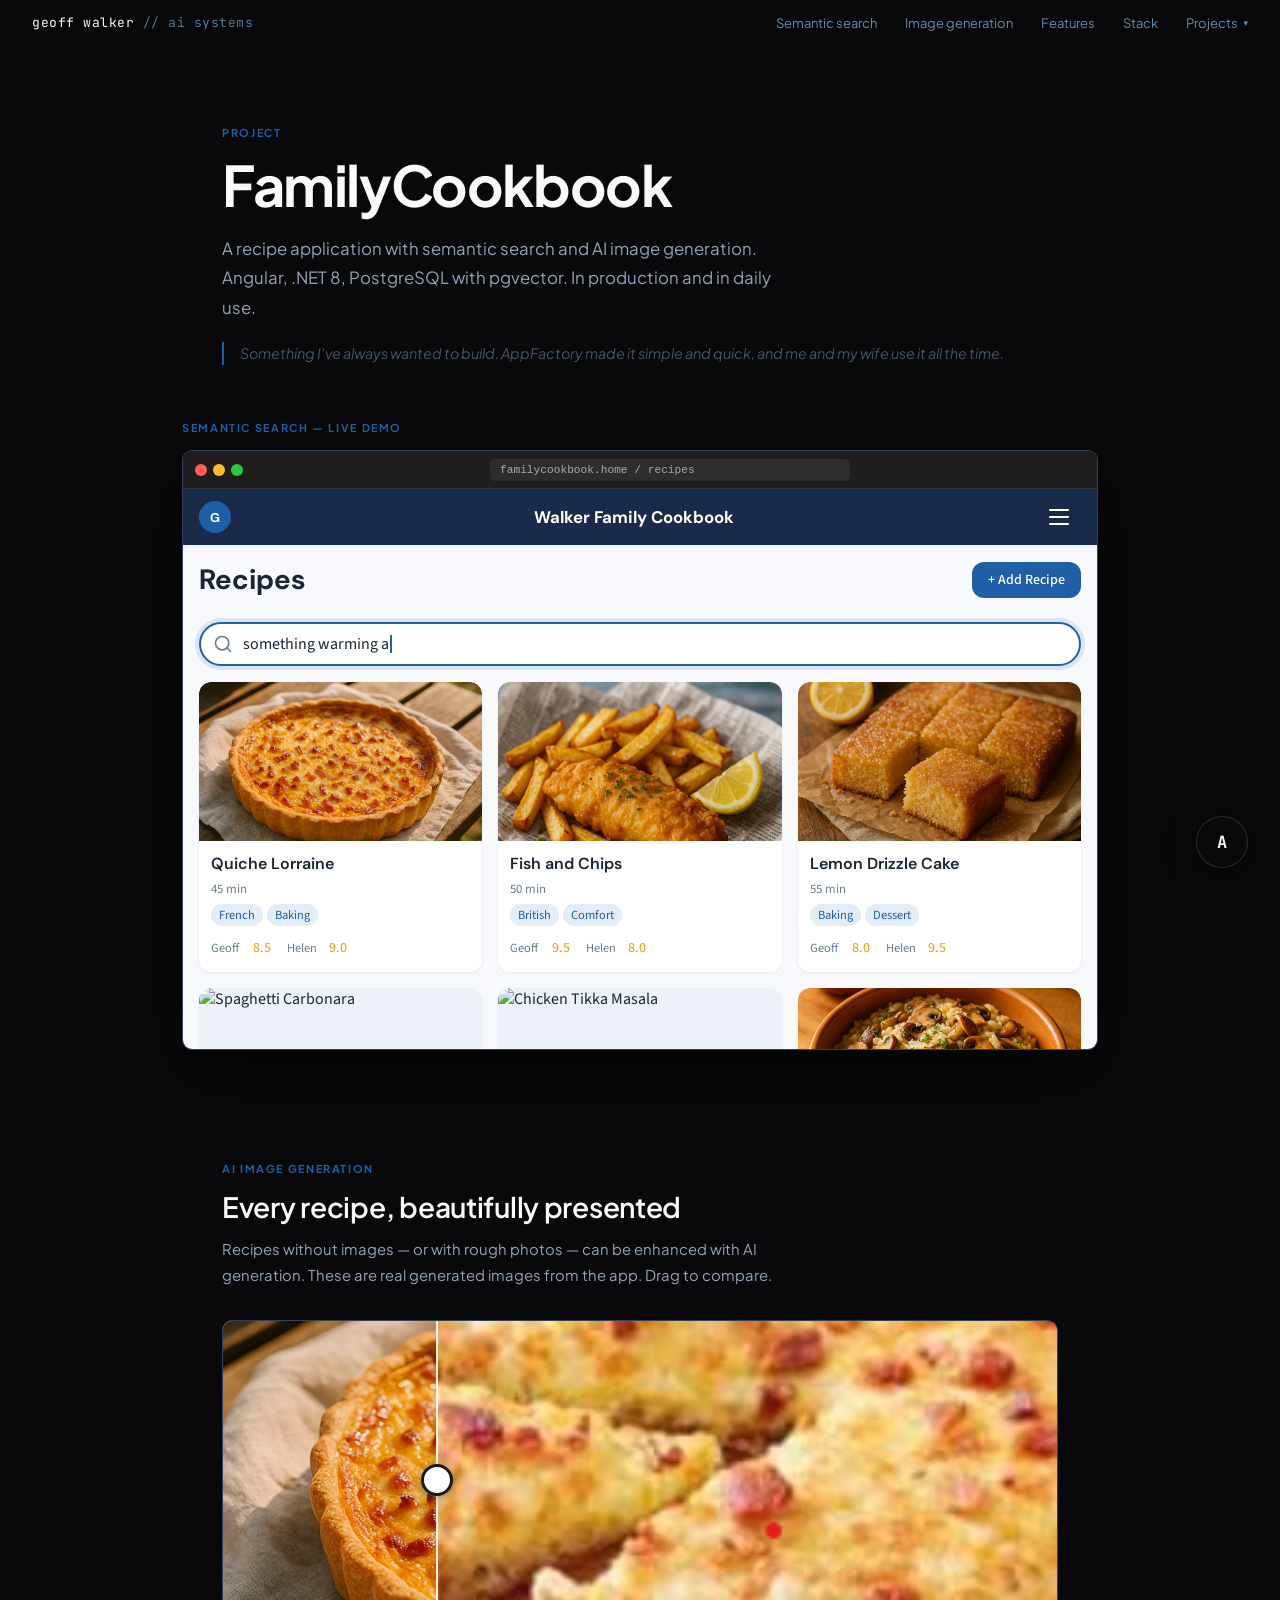
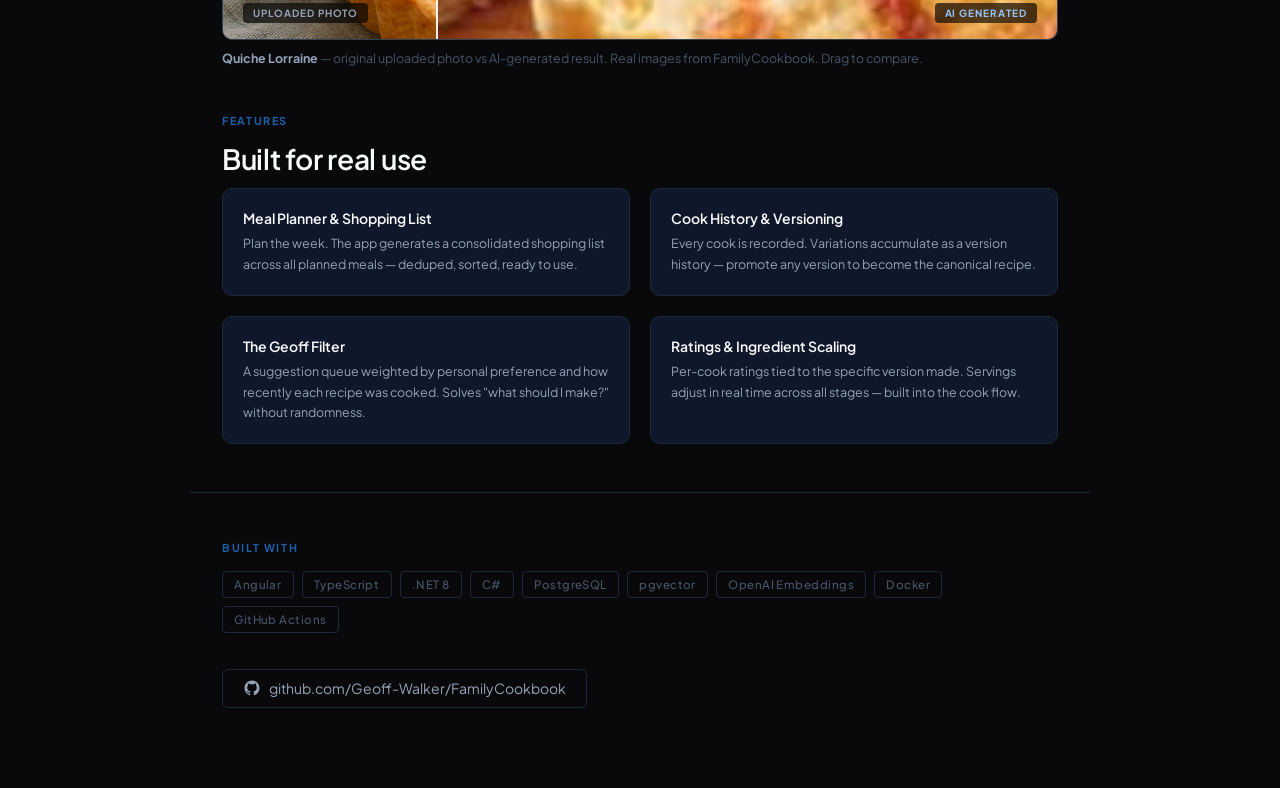
==== familycookbook/index.html @ cf20cf6a "Initial commit — full portfolio site All pages (index, appfactory, familycookbook, pippa, tom), shar" ====
<!DOCTYPE html>
<html lang="en">
<head>
  <meta charset="UTF-8">
  <meta name="viewport" content="width=device-width, initial-scale=1.0">
  <title>FamilyCookbook — Geoff Walker</title>
  <link rel="preconnect" href="https://fonts.googleapis.com">
  <link rel="preconnect" href="https://fonts.gstatic.com" crossorigin>
  <link href="https://fonts.googleapis.com/css2?family=DM+Sans:wght@400;500;600;700&family=Source+Sans+3:wght@400;500;600&family=Plus+Jakarta+Sans:ital,wght@0,400;0,500;0,600;0,700;1,400&family=JetBrains+Mono:wght@400;500&display=swap" rel="stylesheet">
  <link rel="stylesheet" href="/assets/portfolio-nav.css">
  <link rel="stylesheet" href="/assets/archie-chat.css">
  <style>
    /* FamilyCookbook nav — same dark shell, cookbook blue accent */
    .pf-nav-mark span { color: #5a7490; }
    .pf-nav-links a { color: #6b8aad; }
    .pf-nav-links a:hover { color: #a8c8f0; }
    .pf-projects-btn { color: #6b8aad; }
    .pf-projects-btn:hover,
    .pf-projects-btn[aria-expanded="true"] { color: #a8c8f0; }
    .pf-burger span { background: #6b8aad; }
    .pf-tray-label { color: #2a3f58; }
    .pf-tray a { color: #6b8aad; }
    .pf-tray a:hover { color: #a8c8f0; }
  </style>

  <style>
    /* ─────────────────────────────────────────────────────────────
       Portfolio shell variables (dark, matches AppFactory page)
    ──────────────────────────────────────────────────────────────*/
    :root {
      --p-bg:         #09090b;
      --p-bg-1:       #0f172a;
      --p-border:     #1e293b;
      --p-border-hi:  #334155;
      --p-text:       #f8fafc;
      --p-text-dim:   #94a3b8;
      --p-text-dimmer:#475569;
      --p-accent:     #1E5FA8; /* matches Geoff's app accent */
      --p-accent-glow:rgba(30,95,168,0.18);
    }

    /* ─────────────────────────────────────────────────────────────
       FamilyCookbook Geoff-theme variables (exact match to app)
    ──────────────────────────────────────────────────────────────*/
    .fc-app {
      --color-accent:          #1E5FA8;
      --color-accent-hover:    #174D8A;
      --color-primary:         #1E5FA8;
      --color-surface-1:       #F7F9FC;
      --color-surface-2:       #FFFFFF;
      --color-surface-3:       #EDF2F8;
      --color-background:      #FFFFFF;
      --color-text-primary:    #1A2535;
      --color-text-secondary:  #3D4C60;
      --color-text-muted:      #6B7D95;
      --color-text-tertiary:   #6B7C95;
      --color-border:          #D6E0EC;
      --color-border-subtle:   #DDE1EA;
      --color-tag-bg:          #E3EDF8;
      --color-tag-text:        #1E5FA8;
      --color-rating-fill:     #F5A623;
      --color-surface-inverse: #1A2B4A;
      --color-text-on-dark:    #FFFFFF;
      --color-text-on-dark-dim:#9BAFD0;
      --shadow-1: 0 1px 3px rgba(26,37,53,0.08);
      --shadow-2: 0 4px 16px rgba(26,37,53,0.14);
      --font-heading: 'DM Sans', -apple-system, sans-serif;
      --font-body:    'Source Sans 3', -apple-system, sans-serif;
    }

    /* ─────────────────────────────────────────────────────────────
       Reset
    ──────────────────────────────────────────────────────────────*/
    *, *::before, *::after { box-sizing: border-box; margin: 0; padding: 0; }
    html { scroll-behavior: smooth; }

    body {
      font-family: 'Plus Jakarta Sans', system-ui, sans-serif;
      background: var(--p-bg);
      color: var(--p-text);
      -webkit-font-smoothing: antialiased;
    }

    /* ─────────────────────────────────────────────────────────────
       Portfolio nav
    ──────────────────────────────────────────────────────────────*/
    .p-nav {
      position: fixed;
      top: 0; left: 0; right: 0;
      z-index: 200;
      display: flex;
      align-items: center;
      padding: 1rem 2rem;
      background: rgba(9,9,11,0.88);
      backdrop-filter: blur(12px);
      border-bottom: 1px solid var(--p-border);
    }
    .p-nav-back {
      display: flex; align-items: center; gap: 0.5rem;
      color: var(--p-text-dim); text-decoration: none;
      font-size: 0.875rem; letter-spacing: 0.02em;
      transition: color 0.2s;
    }
    .p-nav-back:hover { color: var(--p-text); }
    .p-nav-back svg { width: 16px; height: 16px; }
    .p-nav-title { margin-left: auto; font-size: 0.875rem; color: var(--p-text-dimmer); }

    /* ─────────────────────────────────────────────────────────────
       Portfolio hero
    ──────────────────────────────────────────────────────────────*/
    .p-hero {
      padding: 7.5rem 2rem 3.5rem;
      max-width: 900px;
      margin: 0 auto;
    }
    .p-hero-label {
      display: inline-block;
      font-size: 0.68rem; font-weight: 700;
      letter-spacing: 0.15em; text-transform: uppercase;
      color: var(--p-accent); margin-bottom: 1rem;
    }
    .p-hero h1 {
      font-size: clamp(2.25rem, 5vw, 3.5rem);
      font-weight: 700; letter-spacing: -0.025em; line-height: 1.05;
      margin-bottom: 1.25rem;
    }
    .p-hero-sub {
      font-size: 1.05rem; color: var(--p-text-dim);
      line-height: 1.75; max-width: 560px; margin-bottom: 1.25rem;
    }
    .p-hero-personal {
      font-size: 0.9rem; color: var(--p-text-dimmer);
      font-style: italic; padding-left: 1rem;
      border-left: 2px solid var(--p-accent); line-height: 1.6;
    }

    /* ─────────────────────────────────────────────────────────────
       Demo frame wrapper
    ──────────────────────────────────────────────────────────────*/
    .demo-outer {
      max-width: 980px;
      margin: 0 auto 4rem;
      padding: 0 2rem;
    }

    .demo-label {
      font-size: 0.68rem; font-weight: 700;
      letter-spacing: 0.15em; text-transform: uppercase;
      color: var(--p-accent); margin-bottom: 1rem;
    }

    .browser-frame {
      border-radius: 10px;
      overflow: hidden;
      border: 1px solid var(--p-border-hi);
      box-shadow: 0 24px 64px rgba(0,0,0,0.5);
    }

    /* macOS-style browser chrome */
    .browser-chrome {
      background: #1e1e1e;
      height: 38px;
      display: flex;
      align-items: center;
      gap: 0;
      padding: 0 12px;
      border-bottom: 1px solid #333;
      flex-shrink: 0;
    }
    .browser-dots { display: flex; gap: 6px; margin-right: 12px; }
    .browser-dots span {
      width: 12px; height: 12px; border-radius: 50%;
    }
    .browser-dots span:nth-child(1) { background: #ff5f57; }
    .browser-dots span:nth-child(2) { background: #ffbd2e; }
    .browser-dots span:nth-child(3) { background: #28c840; }
    .browser-url {
      flex: 1;
      background: #2d2d2d;
      border-radius: 5px;
      height: 22px;
      display: flex;
      align-items: center;
      padding: 0 10px;
      font-family: monospace;
      font-size: 0.7rem;
      color: #aaa;
      max-width: 360px;
      margin: 0 auto;
    }

    /* ─────────────────────────────────────────────────────────────
       App body — faithfully matches FamilyCookbook Geoff theme
    ──────────────────────────────────────────────────────────────*/
    .fc-app {
      background: var(--color-surface-1);
      font-family: var(--font-body);
      color: var(--color-text-primary);
      min-height: 520px;
      max-height: 560px;
      overflow: hidden;
      position: relative;
    }

    /* App header */
    .fc-header {
      position: sticky; top: 0; z-index: 10;
      height: 56px;
      background: var(--color-surface-inverse);
      box-shadow: var(--shadow-1);
      display: flex;
      align-items: center;
      padding: 0 16px;
      gap: 12px;
    }
    .fc-user-toggle {
      width: 32px; height: 32px; border-radius: 50%;
      background: var(--color-accent);
      display: flex; align-items: center; justify-content: center;
      font-family: var(--font-heading);
      font-size: 0.8rem; font-weight: 700;
      color: #fff;
      flex-shrink: 0;
    }
    .fc-app-title {
      flex: 1; text-align: center;
      font-family: var(--font-heading);
      font-size: 1.05rem; font-weight: 700;
      color: var(--color-text-on-dark);
    }
    .fc-burger {
      width: 44px; height: 44px;
      border: none; background: transparent;
      display: flex; flex-direction: column;
      align-items: center; justify-content: center;
      gap: 5px; cursor: pointer;
    }
    .fc-burger span {
      display: block; width: 20px; height: 2px;
      background: var(--color-text-on-dark);
      border-radius: 2px;
    }

    /* Page content */
    .fc-page {
      padding: 16px;
      overflow-y: auto;
      max-height: calc(560px - 56px);
    }

    /* Page header */
    .fc-page-header {
      display: flex;
      align-items: center;
      justify-content: space-between;
      margin-bottom: 16px;
    }
    .fc-page-title {
      font-family: var(--font-heading);
      font-size: 1.75rem; font-weight: 700;
      color: var(--color-text-primary);
    }
    .fc-btn-add {
      background: var(--color-accent);
      color: #fff; border: none;
      border-radius: 12px;
      padding: 8px 16px;
      font-family: var(--font-body);
      font-size: 0.875rem; font-weight: 500;
      cursor: pointer;
      white-space: nowrap;
    }

    /* Filter bar */
    .fc-filter-bar {
      position: sticky;
      top: 0;
      z-index: 5;
      background: var(--color-surface-1);
      padding: 8px 0 12px;
      margin-bottom: 4px;
    }

    /* Search input wrapper — pill shape */
    .fc-search-wrap {
      position: relative;
      display: flex;
      align-items: center;
      height: 44px;
      border-radius: 9999px;
      background: var(--color-surface-2);
      border: 1px solid var(--color-border);
      transition: border 0.15s, box-shadow 0.15s;
    }
    .fc-search-wrap.focused {
      border: 2px solid var(--color-primary);
      box-shadow: 0 0 0 4px rgba(30,95,168,0.12);
    }

    .fc-search-icon {
      position: absolute; left: 12px;
      display: flex; align-items: center;
      color: var(--color-text-tertiary);
      pointer-events: none;
    }

    .fc-search-input-area {
      flex: 1;
      padding: 0 40px 0 42px;
      font-family: var(--font-body);
      font-size: 1rem;
      color: var(--color-text-primary);
      display: flex; align-items: center;
      min-height: 100%;
      white-space: nowrap;
      overflow: hidden;
    }
    .fc-search-typed { color: var(--color-text-primary); }

    .fc-cursor {
      display: inline-block;
      width: 2px; height: 1.1em;
      background: var(--color-primary);
      vertical-align: text-bottom;
      margin-left: 1px;
      animation: fc-blink 1s step-end infinite;
    }
    @keyframes fc-blink { 0%,100%{opacity:1} 50%{opacity:0} }

    .fc-search-placeholder {
      position: absolute;
      left: 42px; top: 50%;
      transform: translateY(-50%);
      font-family: var(--font-body);
      font-size: 1rem;
      color: var(--color-text-tertiary);
      pointer-events: none;
      white-space: nowrap;
      overflow: hidden;
      text-overflow: ellipsis;
      max-width: calc(100% - 80px);
      transition: opacity 0.15s;
    }

    /* Spinner (replaces icon during search) */
    .fc-spinner {
      display: none;
      position: absolute; left: 12px;
      width: 20px; height: 20px;
      border: 2px solid rgba(30,95,168,0.25);
      border-top-color: var(--color-primary);
      border-radius: 50%;
      animation: fc-spin 0.7s linear infinite;
    }
    @keyframes fc-spin { to { transform: rotate(360deg); } }
    .fc-search-wrap.searching .fc-search-icon { display: none; }
    .fc-search-wrap.searching .fc-spinner { display: block; }

    /* Kbd hint */
    .fc-search-kbd {
      position: absolute; right: 12px;
      font-family: var(--font-body);
      font-size: 0.75rem;
      color: var(--color-text-tertiary);
      background: var(--color-surface-1);
      border-radius: 4px;
      padding: 2px 6px;
      pointer-events: none;
    }
    .fc-search-wrap.focused .fc-search-kbd,
    .fc-search-wrap.has-value .fc-search-kbd { display: none; }
    .fc-search-placeholder-text { transition: opacity 0.15s; }
    .fc-search-wrap.has-value .fc-search-placeholder,
    .fc-search-wrap.focused .fc-search-placeholder { opacity: 0; }

    /* Recipe grid */
    .fc-recipe-grid {
      display: grid;
      grid-template-columns: repeat(3, 1fr);
      gap: 16px;
    }

    /* Recipe card */
    .fc-card {
      background: var(--color-surface-2);
      border-radius: 12px;
      box-shadow: var(--shadow-1);
      overflow: hidden;
      cursor: pointer;
      transition: box-shadow 0.18s, transform 0.18s, opacity 0.3s;
    }
    .fc-card:hover {
      box-shadow: var(--shadow-2);
      transform: translateY(-1px);
    }
    .fc-card.entering {
      animation: fc-card-in 0.35s ease forwards;
    }
    @keyframes fc-card-in {
      from { opacity: 0; transform: translateY(10px); }
      to   { opacity: 1; transform: translateY(0); }
    }

    /* Thumbnail — 16:9 */
    .fc-thumb {
      width: 100%;
      padding-top: 56.25%;
      position: relative;
      background: var(--color-surface-3);
      border-radius: 12px 12px 0 0;
      overflow: hidden;
    }
    .fc-thumb img {
      position: absolute; top: 0; left: 0;
      width: 100%; height: 100%;
      object-fit: cover;
    }
    .fc-thumb-icon {
      position: absolute; top: 50%; left: 50%;
      transform: translate(-50%, -50%);
      font-size: 1.75rem;
    }

    /* Card body */
    .fc-card-body {
      padding: 12px 12px 14px;
      display: flex; flex-direction: column; gap: 6px;
    }
    .fc-card-title {
      font-family: var(--font-heading);
      font-size: 1rem; font-weight: 600;
      color: var(--color-text-primary);
      white-space: nowrap; overflow: hidden; text-overflow: ellipsis;
    }
    .fc-card-time {
      font-family: var(--font-body);
      font-size: 0.8rem;
      color: var(--color-text-muted);
    }

    /* Tags */
    .fc-card-tags { display: flex; flex-wrap: wrap; gap: 4px; }
    .fc-tag {
      font-family: var(--font-body);
      font-size: 0.78rem;
      background: var(--color-tag-bg);
      color: var(--color-tag-text);
      padding: 2px 8px;
      border-radius: 9999px;
    }

    /* Ratings */
    .fc-card-ratings {
      display: flex; gap: 16px;
      margin-top: auto; padding-top: 6px;
    }
    .fc-rating-row { display: flex; align-items: center; gap: 6px; }
    .fc-rating-label {
      font-family: var(--font-body);
      font-size: 0.78rem; color: var(--color-text-muted);
      width: 36px;
    }
    .fc-rating-val {
      font-family: var(--font-body);
      font-size: 0.875rem; font-weight: 500;
      color: var(--color-rating-fill);
    }
    .fc-rating-val.empty { color: var(--color-text-muted); font-weight: 400; }

    /* ─────────────────────────────────────────────────────────────
       Portfolio feature callout section
    ──────────────────────────────────────────────────────────────*/
    .p-section {
      max-width: 900px; margin: 0 auto;
      padding: 3rem 2rem;
    }
    .p-section-label {
      font-size: 0.68rem; font-weight: 700;
      letter-spacing: 0.15em; text-transform: uppercase;
      color: var(--p-accent); margin-bottom: 0.875rem;
    }
    .p-section-heading {
      font-size: clamp(1.3rem, 2.5vw, 1.75rem);
      font-weight: 600; letter-spacing: -0.01em; margin-bottom: 0.75rem;
    }
    .p-section-body {
      font-size: 0.93rem; color: var(--p-text-dim);
      line-height: 1.75; max-width: 580px; margin-bottom: 2rem;
    }

    /* Image gen reveal */
    .reveal-container {
      position: relative; height: 320px;
      cursor: col-resize; user-select: none;
      border-radius: 10px; overflow: hidden;
      border: 1px solid var(--p-border-hi);
    }
    .reveal-before, .reveal-after {
      position: absolute; inset: 0; overflow: hidden;
    }
    .reveal-after { clip-path: inset(0 50% 0 0); }
    .reveal-before img, .reveal-after img {
      width: 100%; height: 100%; object-fit: cover; display: block; pointer-events: none;
    }
    .reveal-before img { filter: none; }
    .reveal-divider {
      position: absolute; top: 0; bottom: 0;
      width: 2px; background: rgba(255,255,255,0.9);
      left: 50%; transform: translateX(-50%);
      z-index: 10; pointer-events: none;
    }
    .reveal-divider::after {
      content: ''; position: absolute; top: 50%; left: 50%;
      transform: translate(-50%, -50%);
      width: 32px; height: 32px; background: white; border-radius: 50%;
      border: 3px solid #1a1a1a; box-shadow: 0 2px 8px rgba(0,0,0,0.4);
    }
    .reveal-labels {
      position: absolute; bottom: 1rem; left: 0; right: 0;
      display: flex; justify-content: space-between;
      padding: 0 1.25rem; z-index: 20; pointer-events: none;
    }
    .reveal-label {
      font-size: 0.62rem; font-weight: 700;
      letter-spacing: 0.1em; text-transform: uppercase;
      padding: 0.25rem 0.6rem; border-radius: 4px;
      background: rgba(0,0,0,0.65); backdrop-filter: blur(4px);
    }
    .reveal-label.before { color: #94a3b8; }
    .reveal-label.after  { color: #93c5fd; }
    .reveal-caption {
      font-size: 0.78rem; color: var(--p-text-dimmer);
      margin-top: 0.625rem;
    }
    .reveal-caption strong { color: var(--p-text-dim); }

    /* Feature text cards */
    .p-feature-grid { display: grid; grid-template-columns: 1fr 1fr; gap: 1.25rem; }
    .p-feature-card {
      background: var(--p-bg-1); border: 1px solid var(--p-border);
      border-radius: 10px; padding: 1.25rem;
    }
    .p-feature-title { font-size: 0.875rem; font-weight: 600; margin-bottom: 0.4rem; }
    .p-feature-body  { font-size: 0.78rem; color: var(--p-text-dim); line-height: 1.65; }

    /* Stack section */
    .p-stack-section {
      max-width: 900px; margin: 0 auto;
      padding: 3rem 2rem 5rem;
      border-top: 1px solid var(--p-border);
    }
    .p-stack-tags { display: flex; flex-wrap: wrap; gap: 0.5rem; margin: 1.1rem 0 2.25rem; }
    .p-stack-tag {
      font-size: 0.72rem; font-weight: 500; letter-spacing: 0.04em;
      color: var(--p-text-dimmer); padding: 0.3rem 0.7rem;
      border: 1px solid var(--p-border); border-radius: 4px;
    }
    .p-github-link {
      display: inline-flex; align-items: center; gap: 0.5rem;
      color: var(--p-text-dim); text-decoration: none;
      font-size: 0.875rem; padding: 0.6rem 1.25rem;
      border: 1px solid var(--p-border); border-radius: 6px;
      transition: color 0.2s, border-color 0.2s;
    }
    .p-github-link:hover { color: var(--p-text); border-color: var(--p-border-hi); }
    .p-github-link svg { width: 18px; height: 18px; }

    /* Responsive */
    @media (max-width: 768px) {
      .fc-recipe-grid { grid-template-columns: repeat(2, 1fr); }
      .p-feature-grid { grid-template-columns: 1fr; }
      .fc-app-title   { font-size: 0.9rem; }
    }
    @media (max-width: 520px) {
      .fc-recipe-grid { grid-template-columns: 1fr; }
    }
    @media (prefers-reduced-motion: reduce) {
      .fc-card, .fc-card.entering { animation: none; opacity: 1; transform: none; }
      .fc-cursor { animation: none; opacity: 1; }
    }
  </style>
</head>
<body>

<nav class="pf-nav" id="pf-nav">
  <div class="pf-nav-inner">
    <a href="/" class="pf-nav-mark">geoff walker<span> // ai systems</span></a>
    <div class="pf-nav-links">
      <a href="#demo">Semantic search</a>
      <a href="#image-gen">Image generation</a>
      <a href="#features">Features</a>
      <a href="#stack">Stack</a>
      <div class="pf-projects-wrap">
        <button class="pf-projects-btn" aria-haspopup="true" aria-expanded="false">Projects <span class="pf-chevron" aria-hidden="true">▾</span></button>
        <div class="pf-projects-drop">
          <a href="/appfactory.html">AppFactory</a>
          <a href="/familycookbook/">FamilyCookbook</a>
          <a href="/pippa/">Pippa</a>
          <a href="/tom/">Tom</a>
        </div>
      </div>
    </div>
    <button class="pf-burger" aria-label="Open menu" aria-expanded="false" aria-controls="pf-tray">
      <span></span><span></span><span></span>
    </button>
  </div>
  <div class="pf-tray" id="pf-tray">
    <p class="pf-tray-label">On this page</p>
    <a href="#demo">Semantic search</a>
    <a href="#image-gen">Image generation</a>
    <a href="#features">Features</a>
    <a href="#stack">Stack</a>
    <p class="pf-tray-label">Projects</p>
    <a href="/appfactory.html">AppFactory</a>
    <a href="/familycookbook/">FamilyCookbook</a>
    <a href="/pippa/">Pippa</a>
    <a href="/tom/">Tom</a>
  </div>
</nav>

<!-- Portfolio hero -->
<header class="p-hero">
  <span class="p-hero-label">Project</span>
  <h1>FamilyCookbook</h1>
  <p class="p-hero-sub">
    A recipe application with semantic search and AI image generation.
    Angular, .NET&nbsp;8, PostgreSQL with pgvector. In production and in daily use.
  </p>
  <p class="p-hero-personal">
    Something I've always wanted to build. AppFactory made it simple and quick,
    and me and my wife use it all the time.
  </p>
</header>

<!-- ── App demo ── -->
<div class="demo-outer" id="demo">
  <p class="demo-label">Semantic Search — live demo</p>

  <div class="browser-frame">
    <!-- Browser chrome -->
    <div class="browser-chrome">
      <div class="browser-dots"><span></span><span></span><span></span></div>
      <div class="browser-url">familycookbook.home / recipes</div>
    </div>

    <!-- FamilyCookbook app — Geoff theme -->
    <div class="fc-app" id="fcApp">

      <!-- App header -->
      <header class="fc-header">
        <div class="fc-user-toggle">G</div>
        <span class="fc-app-title">Walker Family Cookbook</span>
        <button class="fc-burger" aria-label="Menu">
          <span></span><span></span><span></span>
        </button>
      </header>

      <!-- Page -->
      <div class="fc-page" id="fcPage">
        <div class="fc-page-header">
          <h1 class="fc-page-title">Recipes</h1>
          <button class="fc-btn-add">+ Add Recipe</button>
        </div>

        <!-- Filter bar with search -->
        <div class="fc-filter-bar">
          <div class="fc-search-wrap" id="fcSearchWrap">
            <span class="fc-search-icon">
              <svg width="20" height="20" viewBox="0 0 24 24" fill="none" stroke="currentColor" stroke-width="2" stroke-linecap="round">
                <circle cx="11" cy="11" r="8"/><line x1="21" y1="21" x2="16.65" y2="16.65"/>
              </svg>
            </span>
            <span class="fc-spinner" id="fcSpinner"></span>
            <div class="fc-search-input-area">
              <span class="fc-search-typed" id="fcTyped"></span><span class="fc-cursor" id="fcCursor" style="display:none"></span>
            </div>
            <span class="fc-search-placeholder" id="fcPlaceholder">
              Search by name, ingredient, or describe what you feel like&hellip;
            </span>
            <span class="fc-search-kbd"><kbd>Ctrl+K</kbd></span>
          </div>
        </div>

        <!-- Recipe grid -->
        <div class="fc-recipe-grid" id="fcGrid">

          <!-- Initial 6 cards (full recipe list) -->
          <div class="fc-card" data-state="initial">
            <div class="fc-thumb">
              <img src="../assets/quiche.png" alt="Quiche Lorraine">
            </div>
            <div class="fc-card-body">
              <div class="fc-card-title">Quiche Lorraine</div>
              <div class="fc-card-time">45 min</div>
              <div class="fc-card-tags"><span class="fc-tag">French</span><span class="fc-tag">Baking</span></div>
              <div class="fc-card-ratings">
                <div class="fc-rating-row"><span class="fc-rating-label">Geoff</span><span class="fc-rating-val">8.5</span></div>
                <div class="fc-rating-row"><span class="fc-rating-label">Helen</span><span class="fc-rating-val">9.0</span></div>
              </div>
            </div>
          </div>

          <div class="fc-card" data-state="initial">
            <div class="fc-thumb">
              <img src="../assets/fish-and-chips.png" alt="Fish and Chips">
            </div>
            <div class="fc-card-body">
              <div class="fc-card-title">Fish and Chips</div>
              <div class="fc-card-time">50 min</div>
              <div class="fc-card-tags"><span class="fc-tag">British</span><span class="fc-tag">Comfort</span></div>
              <div class="fc-card-ratings">
                <div class="fc-rating-row"><span class="fc-rating-label">Geoff</span><span class="fc-rating-val">9.5</span></div>
                <div class="fc-rating-row"><span class="fc-rating-label">Helen</span><span class="fc-rating-val">8.0</span></div>
              </div>
            </div>
          </div>

          <div class="fc-card" data-state="initial">
            <div class="fc-thumb">
              <img src="../assets/lemon-drizzle.png" alt="Lemon Drizzle Cake">
            </div>
            <div class="fc-card-body">
              <div class="fc-card-title">Lemon Drizzle Cake</div>
              <div class="fc-card-time">55 min</div>
              <div class="fc-card-tags"><span class="fc-tag">Baking</span><span class="fc-tag">Dessert</span></div>
              <div class="fc-card-ratings">
                <div class="fc-rating-row"><span class="fc-rating-label">Geoff</span><span class="fc-rating-val">8.0</span></div>
                <div class="fc-rating-row"><span class="fc-rating-label">Helen</span><span class="fc-rating-val">9.5</span></div>
              </div>
            </div>
          </div>

          <div class="fc-card" data-state="initial">
            <div class="fc-thumb">
              <img src="https://images.unsplash.com/photo-1476718406336-bb5a9690ee2a?w=800&h=450&fit=crop&auto=format" alt="Spaghetti Carbonara">
            </div>
            <div class="fc-card-body">
              <div class="fc-card-title">Spaghetti Carbonara</div>
              <div class="fc-card-time">30 min</div>
              <div class="fc-card-tags"><span class="fc-tag">Italian</span><span class="fc-tag">Pasta</span></div>
              <div class="fc-card-ratings">
                <div class="fc-rating-row"><span class="fc-rating-label">Geoff</span><span class="fc-rating-val">9.0</span></div>
                <div class="fc-rating-row"><span class="fc-rating-label">Helen</span><span class="fc-rating-val">8.5</span></div>
              </div>
            </div>
          </div>

          <div class="fc-card" data-state="initial">
            <div class="fc-thumb">
              <img src="https://www.themealdb.com/images/media/meals/ntafxw1763586291.jpg" alt="Chicken Tikka Masala">
            </div>
            <div class="fc-card-body">
              <div class="fc-card-title">Chicken Tikka Masala</div>
              <div class="fc-card-time">50 min</div>
              <div class="fc-card-tags"><span class="fc-tag">Indian</span><span class="fc-tag">Comfort</span></div>
              <div class="fc-card-ratings">
                <div class="fc-rating-row"><span class="fc-rating-label">Geoff</span><span class="fc-rating-val">9.0</span></div>
                <div class="fc-rating-row"><span class="fc-rating-label">Helen</span><span class="fc-rating-val">7.5</span></div>
              </div>
            </div>
          </div>

          <div class="fc-card" data-state="initial">
            <div class="fc-thumb">
              <img src="../assets/mushroom-risotto.png" alt="Mushroom Risotto">
            </div>
            <div class="fc-card-body">
              <div class="fc-card-title">Mushroom Risotto</div>
              <div class="fc-card-time">35 min</div>
              <div class="fc-card-tags"><span class="fc-tag">Italian</span><span class="fc-tag">Vegetarian</span></div>
              <div class="fc-card-ratings">
                <div class="fc-rating-row"><span class="fc-rating-label">Geoff</span><span class="fc-rating-val">8.0</span></div>
                <div class="fc-rating-row"><span class="fc-rating-label">Helen</span><span class="fc-rating-val empty">—</span></div>
              </div>
            </div>
          </div>

        </div><!-- /fc-recipe-grid -->
      </div><!-- /fc-page -->
    </div><!-- /fc-app -->
  </div><!-- /browser-frame -->
</div><!-- /demo-outer -->

<!-- ── Image gen ── -->
<div class="p-section" id="image-gen">
  <p class="p-section-label">AI Image Generation</p>
  <h2 class="p-section-heading">Every recipe, beautifully presented</h2>
  <p class="p-section-body">
    Recipes without images — or with rough photos — can be enhanced with AI generation.
    These are real generated images from the app. Drag to compare.
  </p>

  <div class="reveal-container" id="revealContainer">
    <div class="reveal-before">
      <img src="../assets/Screenshot 2026-04-26 001419.png" alt="Quiche Lorraine — original photo" draggable="false">
    </div>
    <div class="reveal-after" id="revealAfter">
      <img src="../assets/quiche.png" alt="Quiche Lorraine — AI-generated image" draggable="false">
    </div>
    <div class="reveal-divider" id="revealDivider"></div>
    <div class="reveal-labels">
      <span class="reveal-label before">Uploaded photo</span>
      <span class="reveal-label after">AI Generated</span>
    </div>
  </div>
  <p class="reveal-caption"><strong>Quiche Lorraine</strong> — original uploaded photo vs AI-generated result. Real images from FamilyCookbook. Drag to compare.</p>
</div>

<!-- ── Features ── -->
<div class="p-section" id="features" style="padding-top:0">
  <p class="p-section-label">Features</p>
  <h2 class="p-section-heading">Built for real use</h2>

  <div class="p-feature-grid">
    <div class="p-feature-card">
      <div class="p-feature-title">Meal Planner &amp; Shopping List</div>
      <div class="p-feature-body">Plan the week. The app generates a consolidated shopping list across all planned meals — deduped, sorted, ready to use.</div>
    </div>
    <div class="p-feature-card">
      <div class="p-feature-title">Cook History &amp; Versioning</div>
      <div class="p-feature-body">Every cook is recorded. Variations accumulate as a version history — promote any version to become the canonical recipe.</div>
    </div>
    <div class="p-feature-card">
      <div class="p-feature-title">The Geoff Filter</div>
      <div class="p-feature-body">A suggestion queue weighted by personal preference and how recently each recipe was cooked. Solves "what should I make?" without randomness.</div>
    </div>
    <div class="p-feature-card">
      <div class="p-feature-title">Ratings &amp; Ingredient Scaling</div>
      <div class="p-feature-body">Per-cook ratings tied to the specific version made. Servings adjust in real time across all stages — built into the cook flow.</div>
    </div>
  </div>
</div>

<!-- ── Stack + GitHub ── -->
<div class="p-stack-section" id="stack">
  <p class="p-section-label">Built with</p>
  <div class="p-stack-tags">
    <span class="p-stack-tag">Angular</span>
    <span class="p-stack-tag">TypeScript</span>
    <span class="p-stack-tag">.NET 8</span>
    <span class="p-stack-tag">C#</span>
    <span class="p-stack-tag">PostgreSQL</span>
    <span class="p-stack-tag">pgvector</span>
    <span class="p-stack-tag">OpenAI Embeddings</span>
    <span class="p-stack-tag">Docker</span>
    <span class="p-stack-tag">GitHub Actions</span>
  </div>
  <a href="https://github.com/Geoff-Walker/FamilyCookbook" class="p-github-link" target="_blank" rel="noopener noreferrer">
    <svg viewBox="0 0 24 24" fill="currentColor" aria-hidden="true">
      <path d="M12 2C6.477 2 2 6.484 2 12.017c0 4.425 2.865 8.18 6.839 9.504.5.092.682-.217.682-.483 0-.237-.008-.868-.013-1.703-2.782.605-3.369-1.343-3.369-1.343-.454-1.158-1.11-1.466-1.11-1.466-.908-.62.069-.608.069-.608 1.003.07 1.531 1.032 1.531 1.032.892 1.53 2.341 1.088 2.91.832.092-.647.35-1.088.636-1.338-2.22-.253-4.555-1.113-4.555-4.951 0-1.093.39-1.988 1.029-2.688-.103-.253-.446-1.272.098-2.65 0 0 .84-.27 2.75 1.026A9.564 9.564 0 0112 6.844c.85.004 1.705.115 2.504.337 1.909-1.296 2.747-1.027 2.747-1.027.546 1.379.202 2.398.1 2.651.64.7 1.028 1.595 1.028 2.688 0 3.848-2.339 4.695-4.566 4.943.359.309.678.92.678 1.855 0 1.338-.012 2.419-.012 2.747 0 .268.18.58.688.482A10.019 10.019 0 0022 12.017C22 6.484 17.522 2 12 2z"/>
    </svg>
    github.com/Geoff-Walker/FamilyCookbook
  </a>
</div>

<script>
  // ── Search demo animation ────────────────────────────────────
  const QUERY     = 'something warming and autumnal';
  const typedEl   = document.getElementById('fcTyped');
  const cursorEl  = document.getElementById('fcCursor');
  const wrapEl    = document.getElementById('fcSearchWrap');
  const placeholderEl = document.getElementById('fcPlaceholder');
  const gridEl    = document.getElementById('fcGrid');
  const initialGridHTML = gridEl.innerHTML; // snapshot before any animation

  // Search result cards to swap in
  const RESULTS = [
    {
      imgSrc: 'https://images.unsplash.com/photo-1476718406336-bb5a9690ee2a?w=800&h=450&fit=crop&auto=format',
      title: 'Butternut Squash &amp; Ginger Soup',
      time: '35 min', tags: ['Vegetarian','Autumnal'],
      g: '—', h: '—', gEmpty: true, hEmpty: true
    },
    {
      imgSrc: 'https://www.themealdb.com/images/media/meals/ntafxw1763586291.jpg',
      title: 'Slow-Cooked Beef Stew',
      time: '3 hr 30 min', tags: ['Comfort','British'],
      g: '9.0', h: '8.5', gEmpty: false, hEmpty: false
    },
    {
      imgSrc: 'https://www.themealdb.com/images/media/meals/w8umt11583268117.jpg',
      title: "Shepherd's Pie",
      time: '1 hr', tags: ['Hearty','British'],
      g: '8.5', h: '9.0', gEmpty: false, hEmpty: false
    }
  ];

  function makeResultCard(r, delay) {
    const card = document.createElement('div');
    card.className = 'fc-card entering';
    card.style.animationDelay = delay + 'ms';
    card.innerHTML = `
      <div class="fc-thumb"><img src="${r.imgSrc}" alt="${r.title}" style="position:absolute;top:0;left:0;width:100%;height:100%;object-fit:cover;"></div>
      <div class="fc-card-body">
        <div class="fc-card-title">${r.title}</div>
        <div class="fc-card-time">${r.time}</div>
        <div class="fc-card-tags">${r.tags.map(t=>`<span class="fc-tag">${t}</span>`).join('')}</div>
        <div class="fc-card-ratings">
          <div class="fc-rating-row"><span class="fc-rating-label">Geoff</span><span class="fc-rating-val${r.gEmpty?' empty':''}">${r.g}</span></div>
          <div class="fc-rating-row"><span class="fc-rating-label">Helen</span><span class="fc-rating-val${r.hEmpty?' empty':''}">${r.h}</span></div>
        </div>
      </div>`;
    return card;
  }

  function resetDemo() {
    // Fade out result cards
    [...gridEl.children].forEach(c => {
      c.style.opacity = '0';
      c.style.transform = 'translateY(-6px)';
      c.style.transition = 'opacity 0.25s, transform 0.25s';
    });
    setTimeout(() => {
      // Restore original grid
      gridEl.innerHTML = initialGridHTML;
      // Reset search bar
      typedEl.innerHTML = '';
      cursorEl.style.display = 'none';
      wrapEl.classList.remove('focused', 'has-value', 'searching');
      placeholderEl.style.opacity = '1';
      // Brief pause then restart
      setTimeout(runSearchDemo, 900);
    }, 300);
  }

  function runSearchDemo() {
    // Step 1: focus search bar, show cursor
    wrapEl.classList.add('focused', 'has-value');
    placeholderEl.style.opacity = '0';
    cursorEl.style.display = 'inline-block';

    // Step 2: type query
    let i = 0;
    const tick = setInterval(() => {
      typedEl.innerHTML = QUERY.slice(0, ++i);
      if (i >= QUERY.length) {
        clearInterval(tick);

        // Step 3: spinner
        setTimeout(() => {
          cursorEl.style.display = 'none';
          wrapEl.classList.add('searching');

          // Step 4: swap cards, then schedule reset
          setTimeout(() => {
            wrapEl.classList.remove('searching');

            [...gridEl.children].forEach(c => {
              c.style.opacity = '0';
              c.style.transform = 'translateY(-6px)';
              c.style.transition = 'opacity 0.2s, transform 0.2s';
            });

            setTimeout(() => {
              gridEl.innerHTML = '';
              RESULTS.forEach((r, idx) => gridEl.appendChild(makeResultCard(r, idx * 120)));
              // Loop — reset after ~7s of showing results
              setTimeout(resetDemo, 7000);
            }, 220);

          }, 900);
        }, 400);
      }
    }, 50);
  }

  // Fire once on first scroll into view
  let demoTriggered = false;
  new IntersectionObserver(entries => {
    if (entries[0].isIntersecting && !demoTriggered) {
      demoTriggered = true;
      setTimeout(runSearchDemo, 600);
    }
  }, { threshold: 0.4 }).observe(document.getElementById('fcApp'));


  // ── Before/After slider ──────────────────────────────────────
  const rc       = document.getElementById('revealContainer');
  const afterEl  = document.getElementById('revealAfter');
  const divEl    = document.getElementById('revealDivider');
  let dragging   = false;
  let swept      = false;

  function setReveal(clientX) {
    const r   = rc.getBoundingClientRect();
    const pct = Math.min(Math.max((clientX - r.left) / r.width, 0.02), 0.98);
    afterEl.style.clipPath = `inset(0 ${((1-pct)*100).toFixed(1)}% 0 0)`;
    divEl.style.left       = `${(pct*100).toFixed(1)}%`;
  }

  new IntersectionObserver(entries => {
    if (entries[0].isIntersecting && !swept) {
      swept = true;
      let pos = 0.04;
      const t = setInterval(() => {
        pos += 0.007;
        setReveal(rc.getBoundingClientRect().left + pos * rc.getBoundingClientRect().width);
        if (pos >= 0.96) clearInterval(t);
      }, 16);
    }
  }, { threshold: 0.5 }).observe(rc);

  rc.addEventListener('mousedown',  e => { dragging = true;  setReveal(e.clientX); });
  rc.addEventListener('touchstart', e => { dragging = true;  setReveal(e.touches[0].clientX); }, { passive: true });
  window.addEventListener('mousemove',  e => { if (dragging) setReveal(e.clientX); });
  window.addEventListener('touchmove',  e => { if (dragging) setReveal(e.touches[0].clientX); }, { passive: true });
  window.addEventListener('mouseup',  () => dragging = false);
  window.addEventListener('touchend', () => dragging = false);
</script>

<div class="archie-panel" role="dialog" aria-label="Chat with Archie">
  <div class="archie-panel-head">
    <span class="ap-mark">A</span>
    <span>Archie</span>
    <span class="ap-status">online</span>
  </div>
  <div class="archie-panel-body"></div>
  <form class="archie-panel-foot">
    <input type="text" placeholder="Ask about Geoff's work…" autocomplete="off" aria-label="Your message">
    <button type="submit">Send</button>
  </form>
</div>
<div class="archie-fab">
  <button class="archie-fab-btn" aria-label="Chat with Archie" aria-expanded="false">A</button>
</div>
<script src="/assets/nav-controls.js"></script>
<script src="/assets/archie-chat.js"></script>
</body>
</html>
---- assets/portfolio-nav.css ----
/* Portfolio nav — shared across project pages.
   Uses hardcoded dark values; no dependency on page CSS variables. */

.pf-nav {
  position: fixed; top: 0; left: 0; right: 0; z-index: 100;
  background: rgba(9, 9, 11, 0.88);
  backdrop-filter: blur(12px); -webkit-backdrop-filter: blur(12px);
  border-bottom: 1px solid transparent;
  transition: border-color 200ms;
}
.pf-nav.scrolled { border-bottom-color: #1e293b; }

.pf-nav-inner {
  max-width: 1280px; margin: 0 auto;
  padding: 14px 32px;
  display: flex; align-items: center; justify-content: space-between; gap: 24px;
}
@media (max-width: 720px) { .pf-nav-inner { padding: 14px 20px; } }

.pf-nav-mark {
  font-family: 'JetBrains Mono', ui-monospace, monospace;
  font-size: 13px; letter-spacing: 0.04em;
  color: #f8fafc; text-decoration: none; white-space: nowrap;
}
.pf-nav-mark span { color: #475569; }

.pf-nav-links { display: flex; gap: 28px; font-size: 13px; }
.pf-nav-links a { color: #94a3b8; text-decoration: none; transition: color 150ms; white-space: nowrap; }
.pf-nav-links a:hover { color: #f8fafc; }

@media (max-width: 720px) { .pf-nav-links { display: none; } }

/* ── Projects dropdown (desktop) ── */
.pf-projects-wrap { position: relative; }
.pf-projects-btn {
  background: none; border: none; cursor: pointer; padding: 0;
  font-family: inherit; font-size: 13px; color: #94a3b8;
  display: inline-flex; align-items: center; gap: 5px;
  transition: color 150ms; white-space: nowrap;
}
.pf-projects-btn:hover,
.pf-projects-btn[aria-expanded="true"] { color: #f8fafc; }
.pf-chevron { display: inline-block; font-size: 9px; transition: transform 200ms; line-height: 1; }
.pf-projects-btn[aria-expanded="true"] .pf-chevron { transform: rotate(180deg); }

.pf-projects-drop {
  position: absolute; top: calc(100% + 10px); right: 0;
  min-width: 156px; background: #0f172a;
  border: 1px solid #1e293b; border-radius: 8px; padding: 4px;
  opacity: 0; transform: translateY(-4px); pointer-events: none;
  transition: opacity 150ms, transform 150ms; z-index: 10;
}
.pf-projects-btn[aria-expanded="true"] + .pf-projects-drop {
  opacity: 1; transform: translateY(0); pointer-events: auto;
}
.pf-projects-drop a {
  display: block; padding: 8px 12px; border-radius: 5px; font-size: 13px;
  color: #94a3b8; text-decoration: none;
  transition: background 100ms, color 100ms;
}
.pf-projects-drop a:hover { background: #1e293b; color: #f8fafc; }

/* ── Burger (mobile only) ── */
.pf-burger {
  display: none;
  background: none; border: none; cursor: pointer; padding: 6px;
  flex-direction: column; align-items: flex-end; gap: 5px;
}
.pf-burger span {
  display: block; height: 1.5px; background: #94a3b8;
  transition: transform 220ms, opacity 180ms, width 180ms;
}
.pf-burger span:nth-child(1) { width: 20px; }
.pf-burger span:nth-child(2) { width: 13px; }
.pf-burger span:nth-child(3) { width: 20px; }
.pf-burger[aria-expanded="true"] span:nth-child(1) { transform: translateY(6.5px) rotate(45deg); width: 20px; }
.pf-burger[aria-expanded="true"] span:nth-child(2) { opacity: 0; }
.pf-burger[aria-expanded="true"] span:nth-child(3) { transform: translateY(-6.5px) rotate(-45deg); width: 20px; }
@media (max-width: 720px) { .pf-burger { display: flex; } }

/* ── Mobile tray ── */
.pf-tray {
  display: none; flex-direction: column;
  padding: 4px 20px 14px;
  border-top: 1px solid #1e293b;
}
.pf-tray.open { display: flex; }
.pf-tray-label {
  font-size: 10px; letter-spacing: 0.1em; text-transform: uppercase;
  color: #334155; margin: 12px 0 4px; padding: 0;
  font-family: 'JetBrains Mono', ui-monospace, monospace;
}
.pf-tray a {
  color: #64748b; text-decoration: none; font-size: 14px;
  padding: 9px 0; border-bottom: 1px solid #1e293b;
  transition: color 120ms;
}
.pf-tray a:last-child { border-bottom: none; }
.pf-tray a:hover { color: #f8fafc; }
---- assets/archie-chat.css ----
/* Archie floating chat — shared across all pages */

.archie-fab {
  position: fixed;
  right: clamp(18px, 2.5vw, 32px);
  bottom: clamp(18px, 2.5vw, 32px);
  z-index: 200;
}

.archie-fab-btn {
  width: 52px; height: 52px;
  border-radius: 50%;
  background: #09090b;
  border: 1px solid rgba(255,255,255,0.14);
  color: #f8fafc;
  cursor: pointer;
  display: grid; place-items: center;
  box-shadow: 0 2px 8px rgba(0,0,0,0.45), 0 8px 32px rgba(0,0,0,0.3);
  transition: transform 0.15s ease, box-shadow 0.15s ease;
  font-family: 'JetBrains Mono', ui-monospace, monospace;
  font-size: 17px; font-weight: 700;
  letter-spacing: -0.02em;
  line-height: 1;
}
.archie-fab-btn:hover {
  transform: translateY(-2px);
  box-shadow: 0 4px 16px rgba(0,0,0,0.5), 0 16px 48px rgba(0,0,0,0.35);
}
.archie-fab-btn:active { transform: scale(0.96); }
.archie-fab-btn:focus-visible { outline: 2px solid #3b82f6; outline-offset: 3px; }

/* ─── Chat panel ─── */

.archie-panel {
  position: fixed;
  right: clamp(18px, 2.5vw, 32px);
  bottom: calc(clamp(18px, 2.5vw, 32px) + 64px);
  z-index: 199;
  width: 360px;
  max-width: calc(100vw - 36px);
  background: #0d0d10;
  border: 1px solid #1e293b;
  border-radius: 8px;
  display: flex; flex-direction: column;
  box-shadow: 0 24px 64px rgba(0,0,0,0.65), 0 4px 16px rgba(0,0,0,0.4);
  transform: translateY(16px) scale(0.97);
  opacity: 0; pointer-events: none;
  transition: opacity 0.2s ease, transform 0.2s ease;
  overflow: hidden;
  max-height: min(480px, calc(100vh - 120px));
}
.archie-panel.open {
  opacity: 1; transform: none; pointer-events: all;
}

.archie-panel-head {
  display: flex; align-items: center; gap: 10px;
  padding: 12px 16px;
  border-bottom: 1px solid #1e293b;
  font-family: 'JetBrains Mono', ui-monospace, monospace;
  font-size: 12px; color: #f8fafc; letter-spacing: 0.04em;
  flex-shrink: 0;
}
.archie-panel-head .ap-mark {
  width: 26px; height: 26px;
  background: #1d4ed8;
  border-radius: 4px;
  display: grid; place-items: center;
  font-size: 13px; font-weight: 700; color: #fff; flex-shrink: 0;
}
.archie-panel-head .ap-status {
  margin-left: auto; color: #22c55e; font-size: 11px;
  display: flex; align-items: center; gap: 5px;
}
.archie-panel-head .ap-status::before { content: '●'; font-size: 8px; }

.archie-panel-body {
  flex: 1; overflow-y: auto;
  padding: 16px;
  display: flex; flex-direction: column; gap: 12px;
  font-size: 13.5px; line-height: 1.55;
  min-height: 120px;
}
.archie-panel-body::-webkit-scrollbar { width: 4px; }
.archie-panel-body::-webkit-scrollbar-track { background: transparent; }
.archie-panel-body::-webkit-scrollbar-thumb { background: #2d3748; border-radius: 2px; }

.ap-msg {
  max-width: 88%;
  padding: 8px 12px;
  border-radius: 6px;
  color: #e2e8f0;
  font-family: -apple-system, BlinkMacSystemFont, 'Segoe UI', sans-serif;
}
.ap-msg.user { background: #1e293b; align-self: flex-end; color: #f1f5f9; }
.ap-msg.bot {
  background: transparent; align-self: flex-start;
  padding-left: 0; color: #94a3b8; max-width: 96%;
}
.ap-msg.bot .ap-name {
  display: block;
  font-family: 'JetBrains Mono', ui-monospace, monospace;
  font-size: 10px; letter-spacing: 0.08em;
  color: #475569; margin-bottom: 4px;
}
.ap-msg.thinking { color: #475569; font-style: italic; }

.archie-panel-foot {
  display: flex; gap: 8px;
  padding: 12px 16px;
  border-top: 1px solid #1e293b;
  flex-shrink: 0;
}
.archie-panel-foot input {
  flex: 1;
  background: #111113; border: 1px solid #2d3748; border-radius: 4px;
  padding: 8px 12px; font-size: 13px; color: #f1f5f9;
  font-family: -apple-system, BlinkMacSystemFont, 'Segoe UI', sans-serif;
  outline: none; transition: border-color 0.15s;
}
.archie-panel-foot input:focus { border-color: #3b82f6; }
.archie-panel-foot input::placeholder { color: #475569; }
.archie-panel-foot button {
  background: #1d4ed8; color: #fff; border: none; border-radius: 4px;
  padding: 8px 14px;
  font-family: 'JetBrains Mono', ui-monospace, monospace;
  font-size: 11px; letter-spacing: 0.04em;
  cursor: pointer; transition: opacity 0.15s; white-space: nowrap;
}
.archie-panel-foot button:hover { opacity: 0.85; }
.archie-panel-foot button:disabled { opacity: 0.4; cursor: not-allowed; }
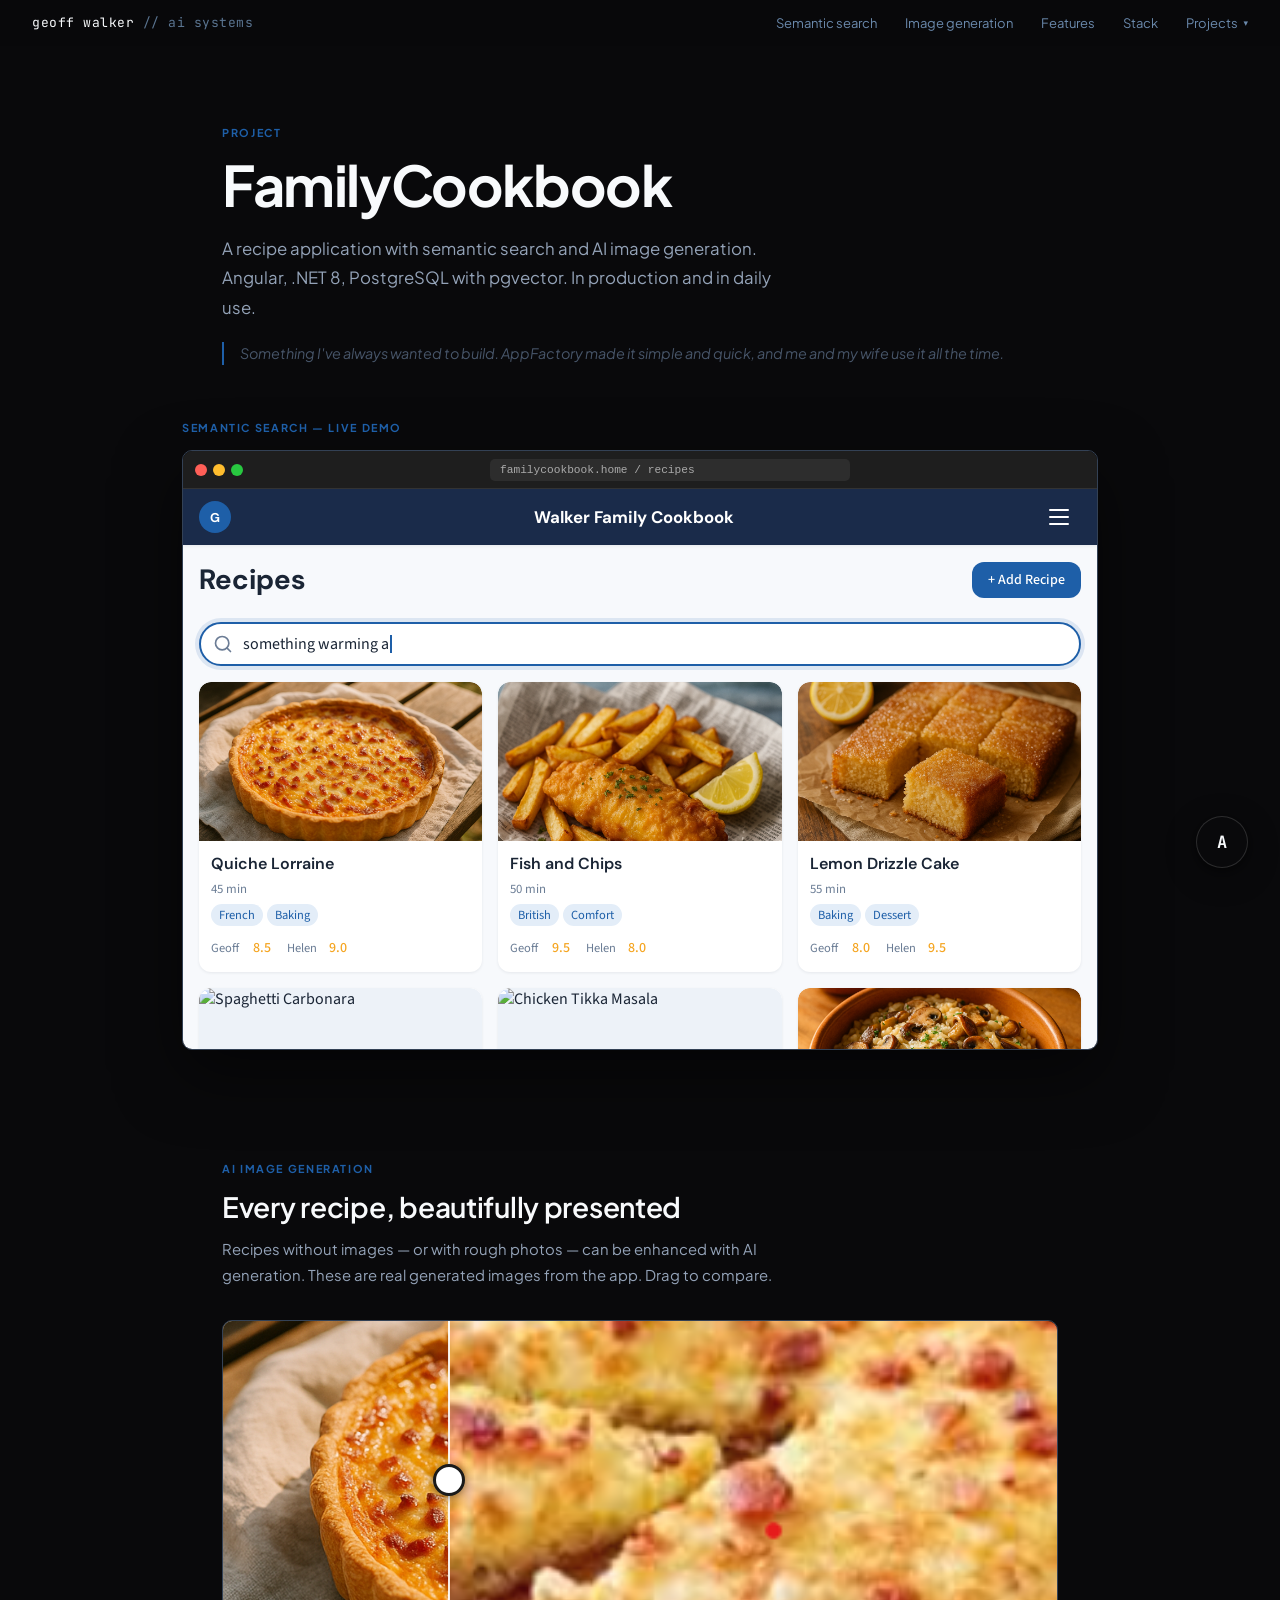
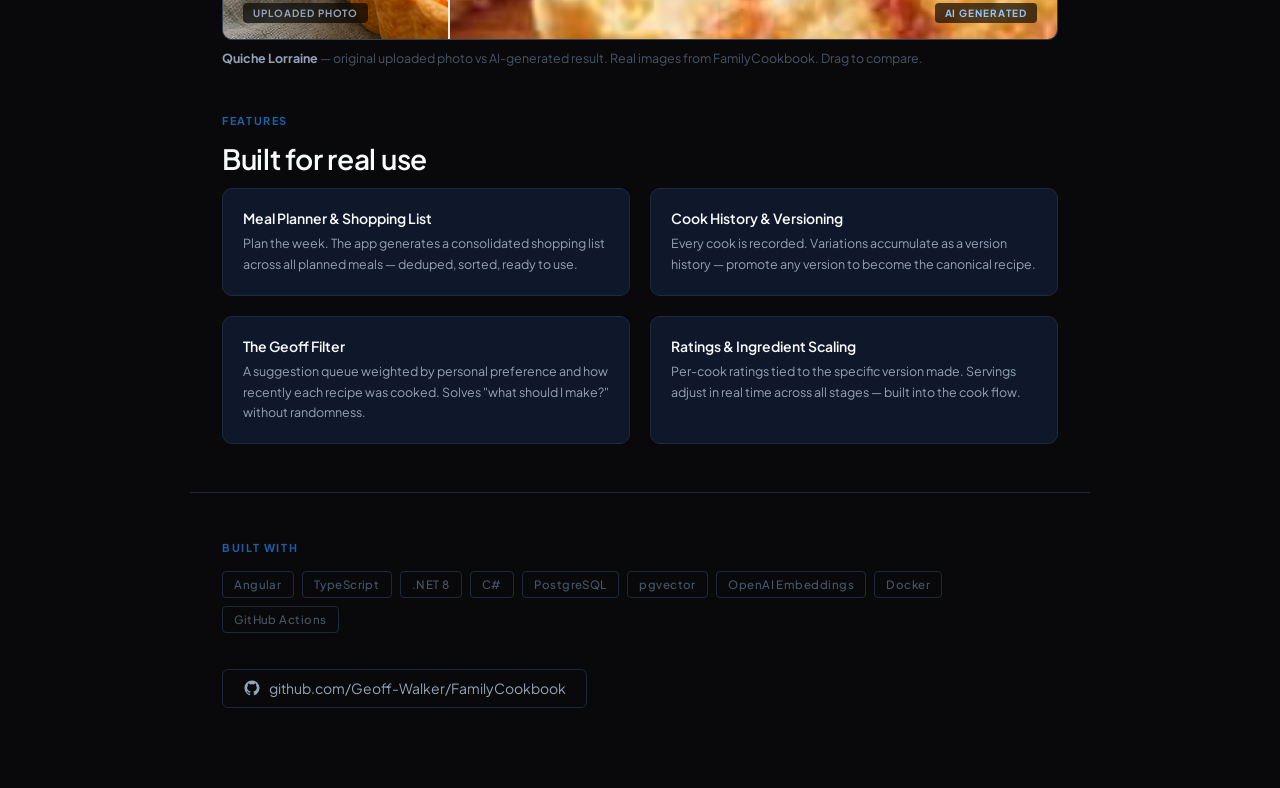
==== commit efd25b0d: "Fix tablet layout and FamilyCookbook before image - Tom: keep 2-column hero at tablet (≤1024px), whe" ====
--- a/familycookbook/index.html
+++ b/familycookbook/index.html
@@ -792,7 +792,7 @@
 
   <div class="reveal-container" id="revealContainer">
     <div class="reveal-before">
-      <img src="../assets/Screenshot 2026-04-26 001419.png" alt="Quiche Lorraine — original photo" draggable="false">
+      <img src="../assets/quiche-original.png" alt="Quiche Lorraine — original photo" draggable="false">
     </div>
     <div class="reveal-after" id="revealAfter">
       <img src="../assets/quiche.png" alt="Quiche Lorraine — AI-generated image" draggable="false">
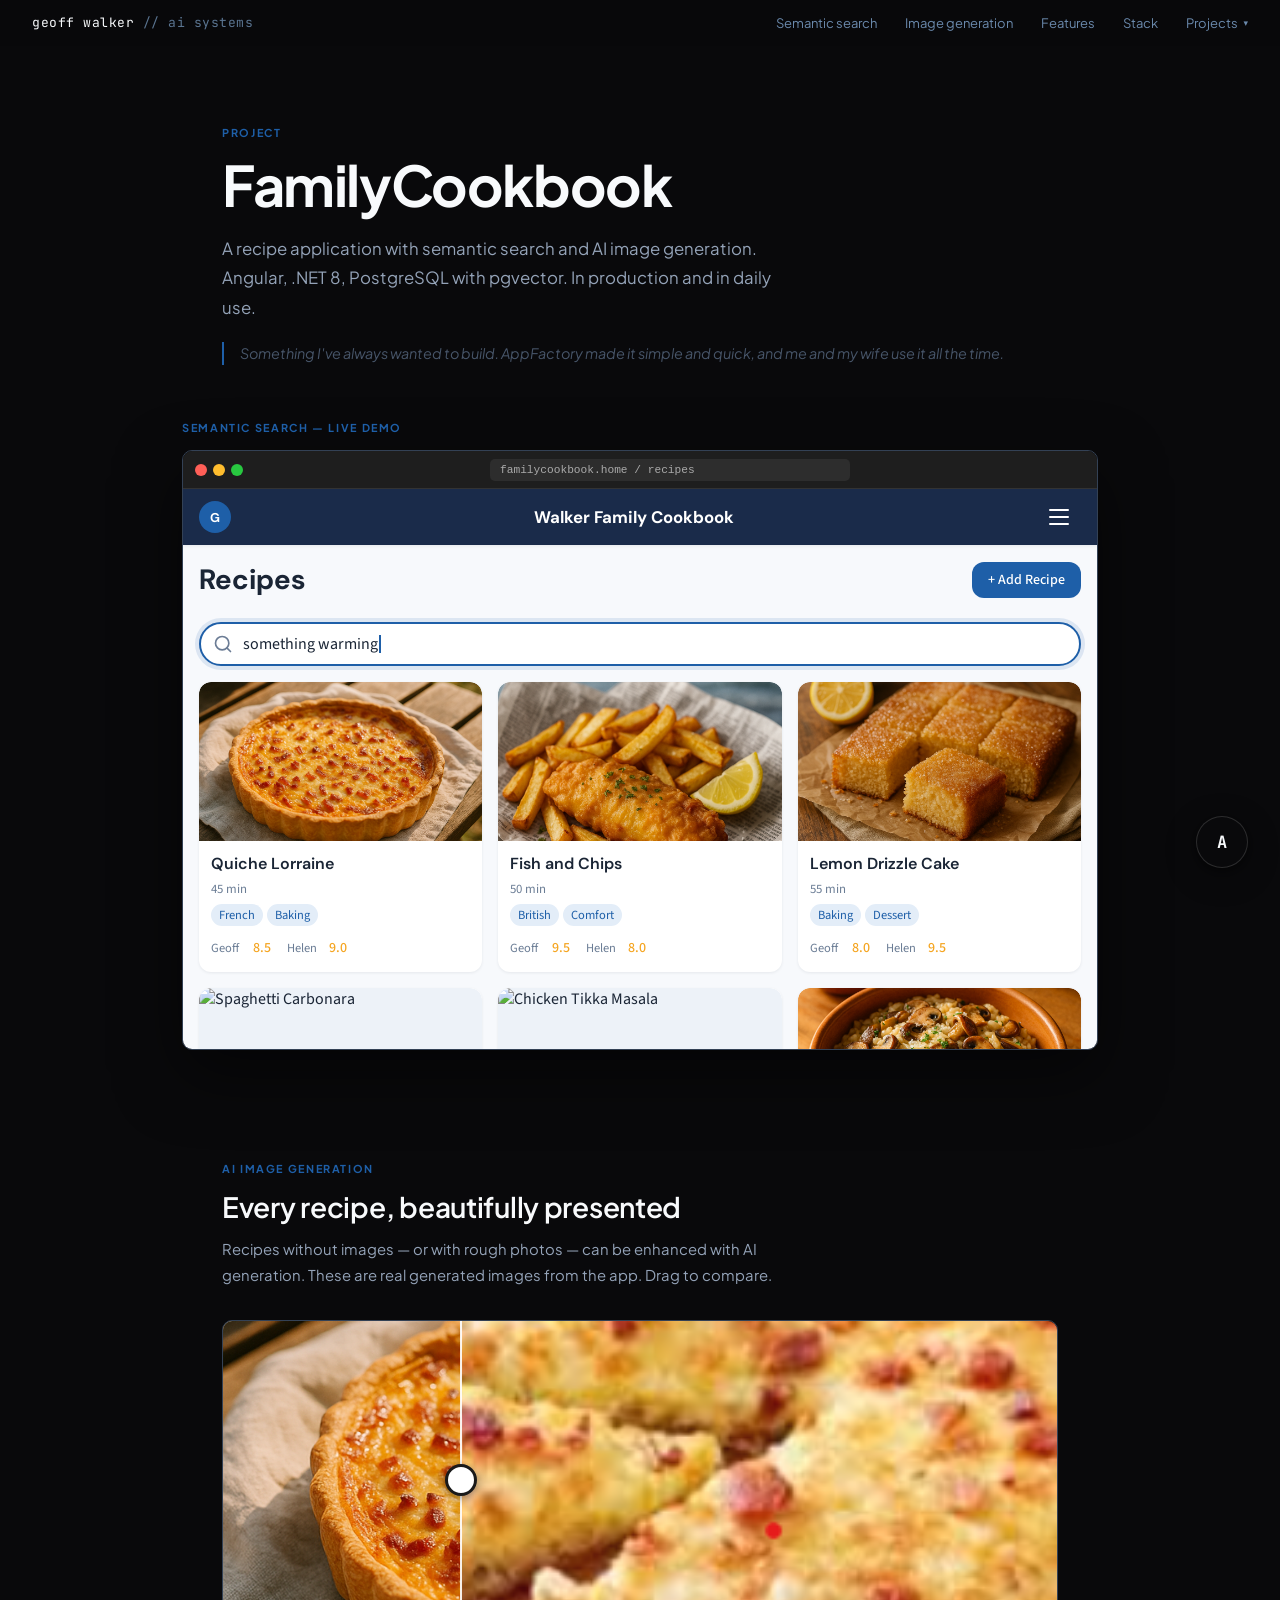
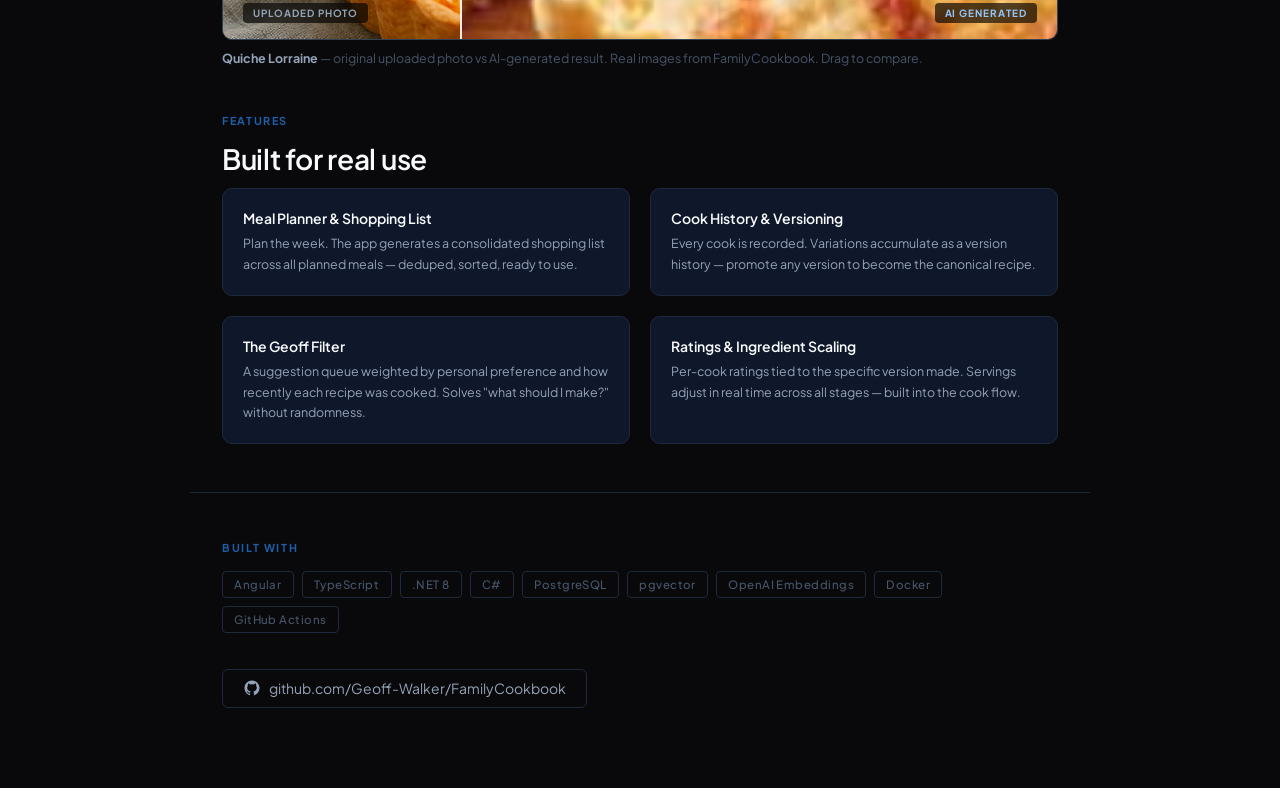
==== commit 7830213e: "Mobile review fixes across all pages - AppFactory: reduce hero h1 font-size at mobile to clear 'y' d" ====
--- a/familycookbook/index.html
+++ b/familycookbook/index.html
@@ -573,6 +573,19 @@
     }
     @media (max-width: 520px) {
       .fc-recipe-grid { grid-template-columns: 1fr; }
+    }
+    @media (max-width: 600px) {
+      body            { overflow-x: hidden; }
+      .p-hero         { padding: 5.5rem 1rem 2rem; }
+      .demo-outer     { padding: 0 1rem; }
+      .p-section      { padding: 2rem 1rem; }
+      .p-stack-section{ padding: 2rem 1rem 3rem; }
+      .p-github-link  { font-size: 0.75rem; overflow-wrap: break-word; word-break: break-all; }
+      .p-hero h1      { font-size: clamp(1.6rem, 5vw, 2rem); }
+      .p-hero-sub     { font-size: 0.9rem; }
+      .p-hero-personal{ font-size: 0.8rem; }
+      .p-section-heading { font-size: clamp(1.05rem, 2.5vw, 1.3rem); }
+      .p-section-body { font-size: 0.85rem; }
     }
     @media (prefers-reduced-motion: reduce) {
       .fc-card, .fc-card.entering { animation: none; opacity: 1; transform: none; }
